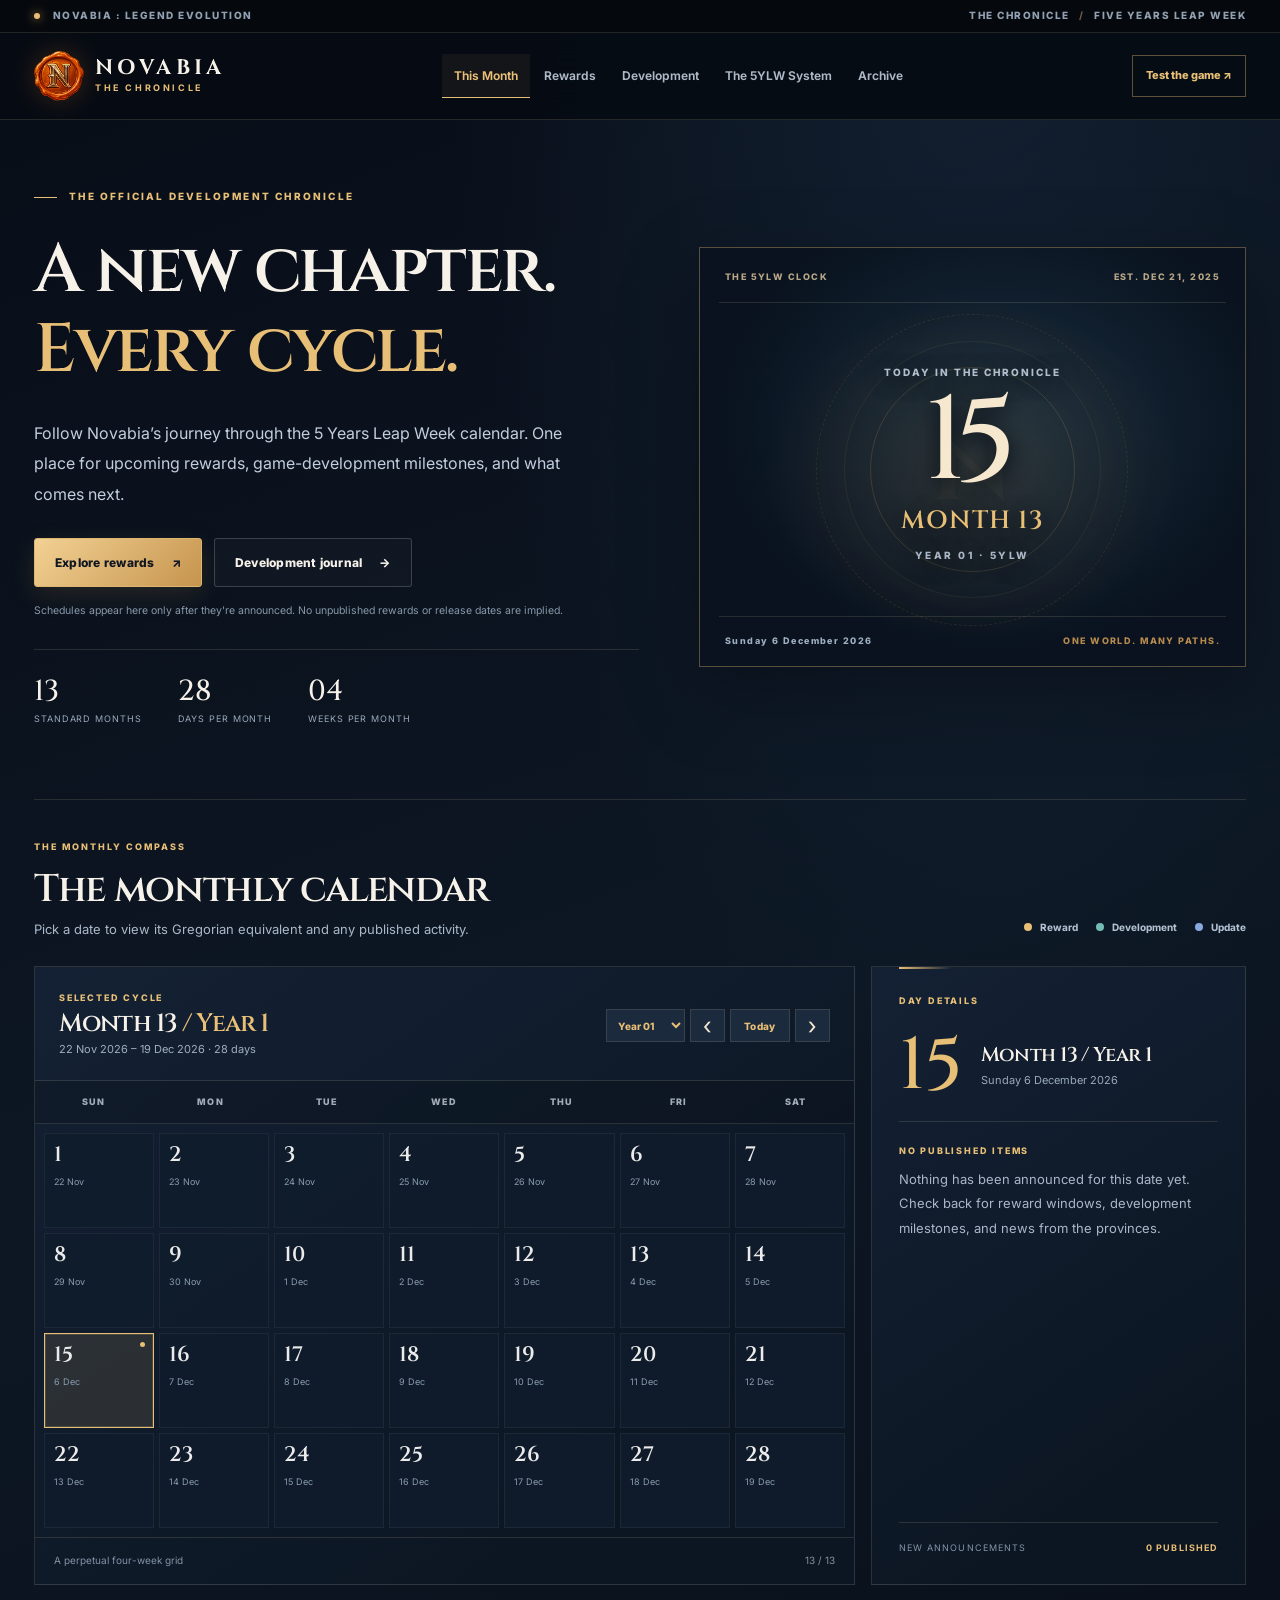
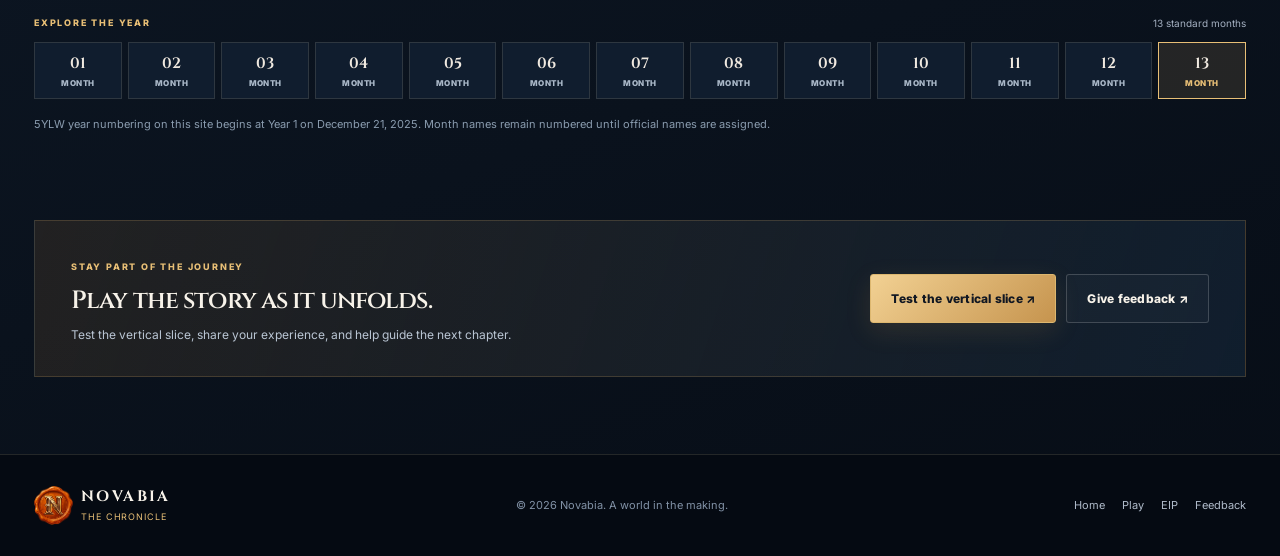
==== index.html @ 977fb58a "base site" ====
<!doctype html>
<html lang="en">
<head>
  <meta charset="utf-8">
  <meta name="viewport" content="width=device-width, initial-scale=1">
  <meta name="theme-color" content="#080e18">
  <meta name="description" content="The Novabia chronicle: monthly rewards, development updates, and the 5 Years Leap Week calendar.">
  <meta property="og:title" content="Novabia Calendar | The Chronicle">
  <meta property="og:description" content="Explore the Novabia 5YLW calendar, planned rewards and development updates.">
  <meta property="og:type" content="website">
  <meta property="og:url" content="https://calendar.novabia.dev/">
  <link rel="canonical" href="https://calendar.novabia.dev/">
  <link rel="icon" href="favicon.png" type="image/png">
  <link rel="preconnect" href="https://fonts.googleapis.com">
  <link rel="preconnect" href="https://fonts.gstatic.com" crossorigin>
  <link href="https://fonts.googleapis.com/css2?family=Cinzel:wght@400;500;600;700;800&family=Inter:wght@400;500;600;700;800&display=swap" rel="stylesheet">
  <link rel="stylesheet" href="styles.css">
  <script src="schedule-data.js" defer></script>
  <script src="script.js" defer></script>
  <title>Novabia Calendar — The Chronicle</title>
</head>
<body>
  <a class="skip-link" href="#main">Skip to main content</a>
  <div class="topline"><div class="shell topline-inner"><span><span class="live-dot"></span> NOVABIA : LEGEND EVOLUTION</span><span>THE CHRONICLE <span class="topline-slash">/</span> FIVE YEARS LEAP WEEK</span></div></div>
  <header class="header">
    <div class="shell header-inner">
      <a class="brand" href="#calendar" aria-label="Novabia calendar home"><img src="favicon.png" alt="Novabia N seal" width="52" height="52"><span class="brand-text"><strong>NOVABIA</strong><small>THE CHRONICLE</small></span></a>
      <button class="menu-toggle" id="menuToggle" type="button" aria-label="Open navigation" aria-controls="primaryNav" aria-expanded="false"><span></span><span></span><span></span></button>
      <nav class="nav" id="primaryNav" aria-label="Calendar sections">
        <a href="#calendar" data-tab="calendar">This Month</a>
        <a href="#rewards" data-tab="rewards">Rewards</a>
        <a href="#development" data-tab="development">Development</a>
        <a href="#system" data-tab="system">The 5YLW System</a>
        <a href="#archive" data-tab="archive">Archive</a>
      </nav>
      <a class="top-cta" href="https://play.novabia.dev/" target="_blank" rel="noopener noreferrer">Test the game <span aria-hidden="true">↗</span></a>
    </div>
  </header>
  <main id="main" tabindex="-1">
    <section class="page" id="calendar" aria-labelledby="calendar-title">
      <div class="shell hero-layout">
        <div class="hero-copy">
          <p class="eyebrow"><span class="rule"></span> THE OFFICIAL DEVELOPMENT CHRONICLE</p>
          <h1 id="calendar-title">A new chapter.<br><em>Every cycle.</em></h1>
          <p class="hero-text">Follow Novabia’s journey through the 5 Years Leap Week calendar. One place for upcoming rewards, game-development milestones, and what comes next.</p>
          <div class="hero-actions"><a href="#rewards" class="btn btn-gold">Explore rewards <span aria-hidden="true">↗</span></a><a href="#development" class="btn btn-outline">Development journal <span aria-hidden="true">→</span></a></div>
          <p class="hero-disclaimer">Schedules appear here only after they're announced. No unpublished rewards or release dates are implied.</p>
          <div class="hero-stats"><div><strong>13</strong><span>Standard months</span></div><div><strong>28</strong><span>Days per month</span></div><div><strong>04</strong><span>Weeks per month</span></div></div>
        </div>
        <div class="hero-display" aria-label="5YLW calendar today display">
          <div class="display-top"><span>THE 5YLW CLOCK</span><span>EST. DEC 21, 2025</span></div>
          <div class="display-middle"><span class="display-caption">TODAY IN THE CHRONICLE</span><strong id="heroDay">—</strong><span class="display-month" id="heroMonth">MONTH —</span><span class="display-year" id="heroYear">YEAR —</span></div>
          <div class="orbit" aria-hidden="true"><div class="orbit-inner"></div><div class="orbit-core">N</div></div>
          <div class="display-bottom"><span id="heroGregorian">Loading Gregorian date…</span><span class="display-motto">ONE WORLD. MANY PATHS.</span></div>
        </div>
      </div>
      <div class="shell calendar-zone">
        <div class="zone-header"><div><p class="eyebrow tiny">THE MONTHLY COMPASS</p><h2>The monthly calendar</h2><p>Pick a date to view its Gregorian equivalent and any published activity.</p></div><div class="legend"><span><i class="dot-reward"></i> Reward</span><span><i class="dot-dev"></i> Development</span><span><i class="dot-update"></i> Update</span></div></div>
        <div class="calendar-layout">
          <div class="calendar-panel">
            <div class="calendar-toolbar"><div><div class="micro-label">SELECTED CYCLE</div><h3 id="monthTitle">Month — <span>Year —</span></h3><p id="monthRange">—</p></div><div class="month-controls"><label class="visually-hidden" for="yearSelect">Jump to 5YLW year</label><select id="yearSelect" aria-label="Jump to 5YLW year"></select><button id="prevMonth" type="button" aria-label="Previous 5YLW month">‹</button><button id="todayMonth" type="button" class="today-control">Today</button><button id="nextMonth" type="button" aria-label="Next 5YLW month">›</button></div></div>
            <div class="weekday-row" aria-hidden="true"><span>SUN</span><span>MON</span><span>TUE</span><span>WED</span><span>THU</span><span>FRI</span><span>SAT</span></div>
            <div id="calendarGrid" class="calendar-grid" aria-label="5YLW month dates"></div>
            <div class="calendar-bottom"><span id="calendarFootnote">A perpetual four-week grid</span><span id="monthProgress">—</span></div>
          </div>
          <aside class="day-panel" aria-labelledby="dayPanelHeading"><div class="side-accent"></div><p class="micro-label">DAY DETAILS</p><div class="day-identity"><span id="selectedDayNumber">—</span><div><h3 id="dayPanelHeading">Select a day</h3><p id="selectedGregorian">—</p></div></div><div class="day-sep"></div><div id="dayEvents" aria-live="polite"><p class="day-placeholder">Choose a date to view activity.</p></div><div class="day-panel-foot"><span>NEW ANNOUNCEMENTS</span><strong id="eventCount">0 PUBLISHED</strong></div></aside>
        </div>
        <div class="month-strip-header"><span class="micro-label">EXPLORE THE YEAR</span><span id="yearNote">13 standard months</span></div>
        <div class="month-strip" id="monthStrip" aria-label="Choose a 5YLW month"></div>
        <p class="calendar-note">5YLW year numbering on this site begins at Year 1 on December 21, 2025. Month names remain numbered until official names are assigned.</p>
      </div>
      <div class="shell lower-band"><div><span class="micro-label">STAY PART OF THE JOURNEY</span><h2>Play the story as it unfolds.</h2><p>Test the vertical slice, share your experience, and help guide the next chapter.</p></div><div class="band-actions"><a href="https://play.novabia.dev/" class="btn btn-gold" target="_blank" rel="noopener noreferrer">Test the vertical slice ↗</a><a href="https://docs.google.com/forms/d/e/1FAIpQLSfmMCT3sIPX58XtDPNlVVBDko5IoXiEAiZLQg-_gIgYaRyeRQ/viewform" target="_blank" rel="noopener noreferrer" class="btn btn-outline">Give feedback ↗</a></div></div>
    </section>
    <section class="page" id="rewards" aria-labelledby="rewards-title" hidden>
      <div class="shell page-heading"><p class="eyebrow"><span class="rule"></span> THE REWARD COMPASS</p><h1 id="rewards-title">Seven days.<br><em>A rising reward.</em></h1><p>Novabia’s proposed seven-day reward presentation: four opening days, two elevated days, and one grand finale. Specific items and availability will be published when confirmed.</p></div>
      <div class="shell section-body"><div class="section-caption"><div><span class="micro-label">REWARD DESIGN FORMAT</span><h2>A week worth returning for</h2></div><span class="draft-tag">DESIGN FORMAT · NOT A LIVE OFFER</span></div>
        <div class="reward-grid">
          <div class="reward-day small"><span>DAY 01</span><div class="reward-glyph">✦</div><strong>First steps</strong><small>1 reward slot</small></div>
          <div class="reward-day small"><span>DAY 02</span><div class="reward-glyph">✦</div><strong>Build momentum</strong><small>1 reward slot</small></div>
          <div class="reward-day small"><span>DAY 03</span><div class="reward-glyph">✦</div><strong>Keep exploring</strong><small>1 reward slot</small></div>
          <div class="reward-day small"><span>DAY 04</span><div class="reward-glyph">✦</div><strong>Stay the course</strong><small>1 reward slot</small></div>
          <div class="reward-day medium"><span>DAY 05 <b>ENHANCED</b></span><div class="reward-glyph">✦ ✦</div><strong>Double discovery</strong><small>2 reward slots</small></div>
          <div class="reward-day medium"><span>DAY 06 <b>ENHANCED</b></span><div class="reward-glyph">✦ ✦</div><strong>Two more treasures</strong><small>2 reward slots</small></div>
          <div class="reward-day grand"><span>DAY 07 <b>GRAND FINALE</b></span><div class="grand-center"><div class="grand-symbol">✧</div><div><strong>The seventh-day celebration</strong><p>Three reward slots. The climax of a full week of play.</p></div></div><small>3 reward slots · Contents to be announced</small></div>
        </div>
        <div class="section-caption published-head"><div><span class="micro-label">OFFICIALLY PUBLISHED</span><h2>Reward announcements</h2></div><a href="#calendar" class="text-link">View calendar →</a></div><div id="rewardAnnouncements" class="announcements" aria-live="polite"></div>
        <div class="caution"><strong>About reward timing</strong><p>This page describes the agreed reward-layout concept, not a promise of active daily rewards. Dates, eligibility, contents and in-game claim rules will appear only when officially published.</p></div>
      </div>
    </section>
    <section class="page" id="development" aria-labelledby="dev-title" hidden>
      <div class="shell page-heading"><p class="eyebrow"><span class="rule"></span> FROM IDEA TO INTERACTIVE WORLD</p><h1 id="dev-title">The work behind<br><em>the world.</em></h1><p>Follow Novabia’s development themes as they move toward playable milestones. These are project workstreams, not claims that a specific milestone has shipped.</p></div>
      <div class="shell section-body"><div class="section-caption"><div><span class="micro-label">OUR CORE WORKSTREAMS</span><h2>Built layer by layer</h2></div><span class="draft-tag">DATES PUBLISHED SEPARATELY</span></div>
        <div class="workstream-grid">
          <article class="workstream"><span>01 / WORLD</span><div class="work-icon">◈</div><h3>Provincial journeys</h3><p>Distinct Elemental, Landscape, and Kinetic starting routes, each shaped by its own conflict and objectives.</p><small>STORY & QUEST DESIGN</small></article>
          <article class="workstream"><span>02 / COMPANIONS</span><div class="work-icon">✧</div><h3>Evolution & affinity</h3><p>Branching forms, type interactions, and the Heir–Tutor teaching process behind Stage 3 evolution.</p><small>CREATURE SYSTEMS</small></article>
          <article class="workstream"><span>03 / BATTLE</span><div class="work-icon">⚔</div><h3>Combat & cheers</h3><p>Turn-based decisions, tactical affinities, and companion support abilities beyond direct attacks.</p><small>GAMEPLAY SYSTEMS</small></article>
          <article class="workstream"><span>04 / PROGRESSION</span><div class="work-icon">▤</div><h3>Caravan & supplies</h3><p>Companion care, gear, training books, instruments, supply management and progression systems.</p><small>PLAYER EXPERIENCE</small></article>
          <article class="workstream"><span>05 / BUILD</span><div class="work-icon">⌘</div><h3>Browser vertical slice</h3><p>A Godot browser build for players to test core interactions and provide practical feedback.</p><small>TECHNOLOGY & DELIVERY</small></article>
          <article class="workstream"><span>06 / COMMUNITY</span><div class="work-icon">✦</div><h3>Feedback & iteration</h3><p>Evaluate usability, clarity, difficulty, and companion attachment through structured player feedback.</p><small>VALIDATION</small></article>
        </div>
        <div class="section-caption published-head"><div><span class="micro-label">TIMED UPDATES</span><h2>Development milestones</h2></div><a href="#calendar" class="text-link">Browse the calendar →</a></div><div id="devAnnouncements" class="announcements" aria-live="polite"></div>
        <div class="lower-band inner"><div><span class="micro-label">HELP SHAPE NOVABIA</span><h2>Play. Observe. Tell us.</h2><p>We’re collecting player impressions through the official tester questionnaire.</p></div><div class="band-actions"><a class="btn btn-gold" href="https://docs.google.com/forms/d/e/1FAIpQLSfmMCT3sIPX58XtDPNlVVBDko5IoXiEAiZLQg-_gIgYaRyeRQ/viewform" target="_blank" rel="noopener noreferrer">Tester survey ↗</a></div></div>
      </div>
    </section>
    <section class="page" id="system" aria-labelledby="system-title" hidden>
      <div class="shell page-heading"><p class="eyebrow"><span class="rule"></span> THE SYSTEM UNDER THE CHRONICLE</p><h1 id="system-title">Time, given<br><em>a new rhythm.</em></h1><p>This site uses the proposed Five Years Leap Week (5YLW) model: thirteen identical 28-day months, with a full extra week inserted in qualifying years.</p></div>
      <div class="shell section-body"><div class="principles"><div><strong>13</strong><span>NUMBERED MONTHS</span></div><div><strong>28</strong><span>DAYS IN EACH MONTH</span></div><div><strong>07</strong><span>DAYS IN A LEAP WEEK</span></div><div><strong>364</strong><span>DAYS IN A BASE YEAR</span></div></div>
      <div class="guide-layout"><div class="guide-main"><span class="micro-label">HOW THE CALENDAR WORKS</span><h2>Four weeks. Every month.</h2><p>Each standard month begins on the same weekday and contains four uninterrupted weeks. The day-of-week sequence never skips a day.</p><div class="rules"><div><b>01</b><p><strong>Thirteen standard months</strong><span>Months 01–13 each contain exactly 28 days.</span></p></div><div><b>02</b><p><strong>A fourteenth month in leap years</strong><span>Qualifying years include the seven-day intercalary “Hany’s Week”.</span></p></div><div><b>03</b><p><strong>The Base-5 protocol</strong><span>Add a leap week for years divisible by 5; skip it for years divisible by 50; also skip when (year − 25) is divisible by 400.</span></p></div><div><b>04</b><p><strong>Our epoch</strong><span>Year 1, Month 01, Day 01 corresponds to December 21, 2025, the epoch specified in the 5YLW proposal.</span></p></div></div></div>
      <div class="converter"><span class="micro-label">INTERACTIVE DATE CONVERTER</span><h3>Find your 5YLW date</h3><label for="gregorianInput">GREGORIAN DATE</label><input id="gregorianInput" type="date" min="2025-12-21" max="2120-12-31"><div class="conversion-result"><small>5YLW EQUIVALENT</small><strong id="convertedDate">—</strong><span id="convertedWeekday">—</span></div><button id="copyDate" type="button" class="btn btn-outline">Copy this date <span aria-hidden="true">⧉</span></button><p class="converter-info" id="converterMessage" role="status">This is a proposal-based converter, not an internationally adopted civil calendar.</p></div></div>
      <p class="system-footnote">Implementation convention: 5YLW Year 1 starts on 21 December 2025; the leap protocol is applied to integer year numbers counted from that epoch. The proposed calendar’s 13 standard month names are not assigned, so this site displays Month 01–13.</p>
      </div>
    </section>
    <section class="page" id="archive" aria-labelledby="archive-title" hidden>
      <div class="shell page-heading"><p class="eyebrow"><span class="rule"></span> THE NOVABIA CHRONICLE</p><h1 id="archive-title">Every step<br><em>leaves a mark.</em></h1><p>Past published rewards, updates, and development milestones will be preserved here when they become available.</p></div>
      <div class="shell section-body"><div class="archive-top"><div><span class="micro-label">PUBLISHED RECORD</span><h2>Chronicle archive</h2></div><select id="archiveFilter" aria-label="Filter archived updates"><option value="all">All categories</option><option value="reward">Rewards</option><option value="development">Development</option><option value="update">Announcements</option></select></div><div id="archiveList" class="archive-list" aria-live="polite"></div><div class="archive-guide"><div><span class="micro-label">CROSS THE PROVINCES</span><h3>There's more to discover.</h3><p>Learn about the game's world, read the investor thesis, or try the current build.</p></div><div><a href="https://novabia.dev/" target="_blank" rel="noopener noreferrer">Explore Novabia ↗</a><a href="https://eip.novabia.dev/" target="_blank" rel="noopener noreferrer">Investor portal ↗</a><a href="https://play.novabia.dev/" target="_blank" rel="noopener noreferrer">Play the game ↗</a></div></div></div>
    </section>
  </main>
  <footer class="footer"><div class="shell footer-inner"><div class="footer-logo"><img src="favicon.png" alt="" width="38" height="38"><span><strong>NOVABIA</strong><small>THE CHRONICLE</small></span></div><p>© <span id="copyrightYear">2026</span> Novabia. A world in the making.</p><div class="footer-links"><a href="https://novabia.dev/">Home</a><a href="https://play.novabia.dev/">Play</a><a href="https://eip.novabia.dev/">EIP</a><a href="https://docs.google.com/forms/d/e/1FAIpQLSfmMCT3sIPX58XtDPNlVVBDko5IoXiEAiZLQg-_gIgYaRyeRQ/viewform" target="_blank" rel="noopener noreferrer">Feedback</a></div></div></footer>
</body>
</html>
---- styles.css ----
:root{--bg:#080d17;--bg2:#0c1522;--panel:#101b2b;--panel2:#152235;--gold:#e8bf76;--gold2:#b78a4d;--orange:#dd913e;--ink:#f7f2e9;--muted:#aab8c9;--dim:#8392a5;--border:rgba(214,201,170,.15);--border2:rgba(232,191,118,.39);--teal:#73bcb6;--blue:#88a9df;--max:1240px}
*{box-sizing:border-box}html{scroll-behavior:smooth}body{margin:0;min-height:100vh;background:radial-gradient(ellipse at 76% -8%,rgba(41,72,104,.3),transparent 39%),linear-gradient(160deg,#080d17,#0d1724 48%,#070d16);color:var(--ink);font:400 15px/1.75 Inter,system-ui,-apple-system,sans-serif;-webkit-font-smoothing:antialiased}a{color:inherit}button,input,select{font:inherit}button{cursor:pointer}button:focus-visible,a:focus-visible,input:focus-visible,select:focus-visible{outline:2px solid var(--gold);outline-offset:3px}img{max-width:100%;display:block}h1,h2,h3,p{margin-top:0}h1,h2,h3{font-family:Cinzel,Georgia,serif;letter-spacing:-.035em;line-height:1.18;font-weight:600}h1{font-size:clamp(46px,5.35vw,78px)}h2{font-size:clamp(28px,3vw,43px)}h3{font-size:22px}.shell{width:min(var(--max),calc(100% - 68px));margin:auto}.skip-link{position:absolute;top:-100px;left:10px;padding:12px;background:white;color:black;z-index:200}.skip-link:focus{top:10px}.topline{height:33px;background:#05090e;border-bottom:1px solid var(--border);color:#92a1b2;font-size:10px;font-weight:800;letter-spacing:.15em}.topline-inner{height:100%;display:flex;align-items:center;justify-content:space-between}.live-dot{display:inline-block;width:6px;height:6px;background:var(--gold);border-radius:50%;box-shadow:0 0 10px #d78b35;margin-right:9px}.topline-slash{color:#695b46;margin:0 6px}.header{position:sticky;top:0;z-index:100;background:rgba(7,12,20,.95);border-bottom:1px solid var(--border);backdrop-filter:blur(20px)}.header-inner{height:86px;display:flex;align-items:center;justify-content:space-between;gap:17px}.brand{display:flex;align-items:center;gap:11px;flex-shrink:0;text-decoration:none}.brand img{width:50px;height:50px;object-fit:contain;filter:drop-shadow(0 0 13px rgba(236,124,43,.22))}.brand-text{display:grid;gap:0}.brand strong{font:700 21px/1.1 Cinzel,Georgia,serif;letter-spacing:.21em}.brand small{font-size:9px;letter-spacing:.29em;color:var(--gold);font-weight:700}.nav{display:flex;align-items:center;gap:2px}.nav a{font-size:12px;font-weight:650;text-decoration:none;padding:11px 12px;white-space:nowrap;color:#aeb9c7;border-bottom:1px solid transparent;transition:.2s}.nav a:hover{color:var(--ink)}.nav a[aria-current=page]{background:rgba(232,191,118,.06);color:var(--gold);border-color:var(--gold)}.top-cta{font-size:11px;font-weight:800;color:var(--gold);border:1px solid var(--border2);text-decoration:none;white-space:nowrap;padding:10px 13px}.top-cta:hover{background:rgba(232,191,118,.1)}.menu-toggle{display:none}.page{animation:fadein .3s ease both}.page[hidden]{display:none!important}@keyframes fadein{from{opacity:.5;transform:translateY(5px)}to{opacity:1;transform:translateY(0)}}.eyebrow{font-size:10px;letter-spacing:.22em;font-weight:800;color:var(--gold);margin:0 0 24px}.eyebrow.tiny{font-size:9px;margin-bottom:12px}.rule{display:inline-block;width:23px;height:1px;background:var(--gold);vertical-align:middle;margin-right:8px}.micro-label{font-size:9px;font-weight:800;letter-spacing:.2em;color:var(--gold);line-height:1.4}.hero-layout{min-height:570px;display:grid;grid-template-columns:minmax(0,1.05fr) minmax(0,.95fr);gap:60px;align-items:center;padding:68px 0 73px}.hero-copy h1{margin-bottom:27px}.hero-copy h1 em,.page-heading h1 em{font-style:normal;color:var(--gold)}.hero-text{max-width:570px;color:#c2cede;font-size:16px;line-height:1.9;margin:0 0 29px}.hero-actions{display:flex;gap:12px;flex-wrap:wrap}.btn{display:inline-flex;align-items:center;justify-content:center;gap:17px;min-height:49px;padding:12px 20px;border-radius:3px;border:1px solid rgba(255,255,255,.18);font-size:12px;font-weight:800;text-decoration:none;letter-spacing:.02em;transition:transform .18s,background .18s;color:var(--ink);white-space:nowrap}.btn:hover{transform:translateY(-2px)}.btn-gold{border-color:#ddb76f;color:#111722;background:linear-gradient(135deg,#f2d193,#c6944e);box-shadow:0 8px 26px rgba(205,153,75,.14)}.btn-outline{background:rgba(255,255,255,.025)}.btn-outline:hover{background:rgba(255,255,255,.075);border-color:var(--gold)}.hero-disclaimer{margin:15px 0 29px;color:#8798aa;font-size:10.5px;line-height:1.65}.hero-stats{display:flex;gap:36px;padding-top:22px;border-top:1px solid var(--border)}.hero-stats div{display:flex;flex-direction:column;gap:0}.hero-stats strong{font:500 29px Cinzel,Georgia,serif}.hero-stats span{font-size:9px;letter-spacing:.1em;color:#9aa9bb;text-transform:uppercase}.hero-display{height:420px;position:relative;border:1px solid rgba(227,188,117,.36);background:radial-gradient(ellipse at 50% 53%,rgba(171,119,45,.16),transparent 54%),radial-gradient(ellipse at 55% 42%,#182d3f,#09121e 67%);box-shadow:0 25px 75px rgba(0,0,0,.3);padding:19px;overflow:hidden;isolation:isolate}.hero-display:before,.hero-display:after{position:absolute;content:"";height:28px;width:28px;z-index:4}.hero-display:before{top:-2px;left:-2px;border-top:2px solid var(--gold);border-left:2px solid var(--gold)}.hero-display:after{bottom:-2px;right:-2px;border-bottom:2px solid var(--gold);border-right:2px solid var(--gold)}.display-top,.display-bottom{display:flex;align-items:center;justify-content:space-between;gap:10px;position:relative;z-index:2;font-size:9px;font-weight:800;letter-spacing:.16em;color:#b8a787}.display-top{padding:2px 6px 17px;border-bottom:1px solid var(--border)}.display-bottom{padding:16px 6px 0;border-top:1px solid var(--border);position:absolute;bottom:17px;left:19px;right:19px;color:#9eafc1}.display-motto{color:var(--gold2)}.display-middle{position:absolute;inset:70px 0 55px;display:flex;flex-direction:column;align-items:center;justify-content:center;z-index:3;text-shadow:0 5px 21px #03070e;text-align:center;pointer-events:none}.display-caption{font-size:10px;letter-spacing:.2em;color:#b2becd;font-weight:800}.display-middle strong{font:500 118px/1.03 Cinzel,Georgia,serif;color:#f6e8cf;letter-spacing:-.08em;margin-right:13px}.display-month{font:600 25px/1.4 Cinzel,serif;color:var(--gold);letter-spacing:.05em}.display-year{font-size:10px;color:#a9b7c6;letter-spacing:.25em;margin-top:9px;font-weight:800}.orbit{pointer-events:none;position:absolute;inset:40px 0 15px;display:grid;place-items:center;opacity:.58}.orbit:before,.orbit:after,.orbit-inner{content:"";border:1px solid rgba(228,183,101,.2);border-radius:50%;position:absolute;aspect-ratio:1}.orbit:before{height:310px;border-style:dashed;transform:rotate(24deg)}.orbit:after{height:255px;border-color:rgba(228,183,101,.15);box-shadow:0 0 80px rgba(224,159,73,.06)}.orbit-inner{height:205px;border:1px solid rgba(228,183,101,.28)}.orbit-core{font:700 95px Cinzel,serif;color:rgba(228,183,101,.065)}.calendar-zone{padding:39px 0 85px;border-top:1px solid var(--border)}.zone-header{display:flex;align-items:end;justify-content:space-between;gap:28px;margin-bottom:25px}.zone-header h2{margin:0 0 6px}.zone-header p:not(.eyebrow){font-size:13px;color:var(--muted);margin:0}.legend{display:flex;flex-wrap:wrap;gap:18px;padding-bottom:5px}.legend span{font-size:10px;font-weight:750;color:#b2c0d0;white-space:nowrap}.legend i{display:inline-block;width:8px;height:8px;border-radius:50%;margin-right:6px}.dot-reward{background:var(--gold)}.dot-dev{background:var(--teal)}.dot-update{background:var(--blue)}.calendar-layout{display:grid;grid-template-columns:minmax(0,1.75fr) minmax(285px,.8fr);gap:16px}.calendar-panel,.day-panel{background:linear-gradient(145deg,#142134,#0c1623 78%);border:1px solid var(--border)}.calendar-panel{overflow:hidden}.calendar-toolbar{display:flex;align-items:center;justify-content:space-between;gap:14px;padding:25px 24px 21px;border-bottom:1px solid var(--border)}.calendar-toolbar h3{font-size:25px;margin:4px 0 2px}.calendar-toolbar h3 span{color:var(--gold)}.calendar-toolbar p{font-size:11px;color:#9eafbe;margin:0}.month-controls{display:flex;align-items:center;gap:5px}.month-controls button{background:#1c2a3d;color:#f4e8d5;border:1px solid var(--border);min-height:33px;min-width:35px;font-size:24px;line-height:1}.month-controls button:disabled{opacity:.25;cursor:not-allowed}.month-controls .today-control{font:800 10px Inter,sans-serif;padding:0 13px;letter-spacing:.04em;color:var(--gold);min-width:58px}.weekday-row,.calendar-grid{display:grid;grid-template-columns:repeat(7,minmax(0,1fr))}.weekday-row{background:rgba(0,0,0,.16);border-bottom:1px solid var(--border)}.weekday-row span{text-align:center;padding:13px 2px;font-size:9px;font-weight:850;letter-spacing:.13em;color:#a2acb9}.calendar-grid{padding:9px;gap:5px}.cal-day{min-width:0;min-height:95px;background:rgba(16,28,43,.87);border:1px solid rgba(255,255,255,.055);color:var(--ink);text-align:left;padding:10px 9px 6px;display:flex;flex-direction:column;justify-content:flex-start;position:relative;transition:background .15s,border-color .15s}.cal-day:hover{border-color:rgba(230,190,116,.4);background:rgba(232,191,118,.05)}.cal-day[aria-pressed=true]{border-color:var(--gold);background:rgba(232,191,118,.12);box-shadow:inset 0 0 0 1px rgba(232,191,118,.18)}.cal-day.is-today:after{position:absolute;content:"";right:8px;top:8px;width:5px;height:5px;border-radius:50%;background:var(--gold)}.cal-day .num{font:600 21px/1.1 Cinzel,Georgia,serif;color:#ebebeb}.cal-day .greg{font-size:9px;color:#899caf;margin-top:7px;white-space:nowrap}.cal-day .event-dots{display:flex;gap:4px;margin-top:auto;min-height:11px;padding-top:5px}.event-dots i{width:6px;height:6px;display:block;border-radius:50%}.event-dots .reward{background:var(--gold)}.event-dots .development{background:var(--teal)}.event-dots .update{background:var(--blue)}.cal-day.is-leap{background:rgba(232,191,118,.04)}.calendar-bottom{display:flex;align-items:center;justify-content:space-between;border-top:1px solid var(--border);padding:14px 19px;font-size:10px;color:#8292a4}.day-panel{padding:28px 27px;display:flex;flex-direction:column;position:relative;overflow:hidden;min-height:540px}.side-accent{position:absolute;left:27px;top:0;width:53px;height:2px;background:linear-gradient(90deg,var(--gold),transparent)}.day-identity{display:flex;align-items:center;gap:18px;margin:15px 0 20px}.day-identity>span{font:500 73px/.95 Cinzel,Georgia,serif;color:var(--gold)}.day-identity h3{font-size:20px;margin:0 0 4px}.day-identity p{font-size:11px;color:#99a9b8;margin:0}.day-sep{border-top:1px solid var(--border);margin-bottom:23px}#dayEvents{flex:1}.day-placeholder{font-size:13px;line-height:1.9;color:#a9b7c8}.event-item{border-left:2px solid var(--gold);padding:0 0 17px 16px;margin:0 0 20px}.event-item.development{border-color:var(--teal)}.event-item.update{border-color:var(--blue)}.event-item strong{font-size:13px}.event-item p{color:#aebac9;font-size:12px;margin:5px 0}.event-item .status{font-size:10px;color:var(--gold);text-transform:uppercase;letter-spacing:.07em}.event-item a{font-size:11px;color:var(--gold)}.day-panel-foot{display:flex;align-items:center;justify-content:space-between;gap:10px;padding-top:17px;border-top:1px solid var(--border);font-size:9px;letter-spacing:.12em;color:#8494a7}.day-panel-foot strong{color:var(--gold);font-size:9px}.month-strip-header{margin-top:30px;display:flex;justify-content:space-between;gap:15px;align-items:center}.month-strip-header span:last-child{font-size:10px;color:#a4b0c1}.month-strip{display:grid;grid-template-columns:repeat(13,minmax(0,1fr));gap:6px;margin-top:10px}.month-strip button{height:57px;border:1px solid var(--border);background:#101d2e;color:#aab8c8;text-align:center;padding:5px 2px;min-width:0}.month-strip button:hover{border-color:var(--gold)}.month-strip button[aria-pressed=true]{background:rgba(232,191,118,.12);color:var(--gold);border-color:var(--gold)}.month-strip button strong{display:block;font:650 15px/1.6 Cinzel,serif;color:#f0e9e0}.month-strip button small{display:block;font-size:8px;font-weight:850;letter-spacing:.06em}.calendar-note{font-size:11px;color:#8a9caf;margin:16px 0 0;line-height:1.8}.lower-band{border:1px solid rgba(219,177,108,.2);background:linear-gradient(108deg,rgba(156,111,56,.16),rgba(19,35,52,.77));margin-bottom:77px;padding:31px 36px;display:flex;align-items:center;justify-content:space-between;gap:25px}.lower-band h2{font-size:25px;margin:8px 0}.lower-band p{font-size:12px;color:#bac6d4;margin:0}.band-actions{display:flex;gap:10px;flex-wrap:wrap}.page-heading{padding:69px 0 43px;border-bottom:1px solid var(--border)}.page-heading h1{font-size:clamp(45px,5vw,70px);margin:0 0 22px}.page-heading>p:last-child{max-width:740px;font-size:16px;color:#becbda;line-height:1.9;margin:0}.section-body{padding:42px 0 85px}.section-caption{display:flex;align-items:end;justify-content:space-between;gap:20px;margin-bottom:24px}.section-caption h2{margin:7px 0 0}.draft-tag{padding:7px 10px;background:rgba(232,191,118,.06);color:#ccad80;border:1px solid rgba(232,191,118,.24);font-size:9px;font-weight:850;letter-spacing:.08em}.reward-grid{display:grid;grid-template-columns:repeat(12,minmax(0,1fr));gap:13px}.reward-day{position:relative;min-width:0;background:linear-gradient(153deg,#1b2b3c,#0d1724);border:1px solid var(--border);padding:19px;min-height:182px;display:flex;flex-direction:column;gap:8px}.reward-day:before{content:"";position:absolute;top:0;left:0;width:54px;height:2px;background:linear-gradient(90deg,var(--gold),transparent)}.reward-day.small{grid-column:span 3}.reward-day.medium{grid-column:span 6;min-height:207px;padding:24px;border-color:rgba(232,191,118,.26);background:radial-gradient(ellipse at 80% 0,rgba(185,137,73,.11),transparent 70%),#152234}.reward-day.grand{grid-column:1/-1;min-height:230px;border-color:rgba(232,191,118,.6);padding:29px 32px;background:radial-gradient(ellipse at 49% 50%,rgba(179,127,53,.22),transparent 62%),linear-gradient(145deg,#243149,#121d2e)}.reward-day>span{color:var(--gold);font-size:10px;letter-spacing:.16em;font-weight:850}.reward-day>span b{font-size:9px;background:rgba(232,191,118,.11);border:1px solid rgba(232,191,118,.26);padding:4px;margin-left:7px;letter-spacing:.07em}.reward-glyph{color:var(--gold);font:400 34px/1.7 Georgia,serif;text-shadow:0 0 20px rgba(232,191,118,.45)}.reward-day strong{font:600 17px/1.4 Cinzel,serif}.reward-day small{color:#a5b2c2;font-size:11px}.reward-day.grand .grand-center{display:flex;align-items:center;gap:30px;flex:1}.grand-symbol{font:400 110px/1 Georgia,serif;color:#f7d494;text-shadow:0 0 45px rgba(232,191,118,.33)}.reward-day.grand strong{font-size:26px}.reward-day.grand p{font-size:13px;color:#c9cfdb;max-width:600px}.published-head{margin-top:65px}.text-link{text-decoration:none;font-size:12px;font-weight:800;color:var(--gold);border-bottom:1px solid rgba(232,191,118,.5);padding-bottom:4px}.announcements{display:grid;gap:12px}.empty-state{padding:33px;background:linear-gradient(145deg,#132134,#0b1420);border:1px dashed rgba(232,191,118,.26);display:flex;align-items:center;gap:20px}.empty-state .empty-icon{font:500 36px Cinzel,serif;color:var(--gold)}.empty-state strong{font:600 17px Cinzel,serif}.empty-state p{margin:5px 0 0;font-size:12px;color:#aebbc9}.announcement{padding:21px 24px;background:var(--panel);border:1px solid var(--border);display:flex;gap:20px}.announcement .stamp{white-space:nowrap;font:600 17px Cinzel,serif;color:var(--gold)}.announcement h3{font:600 18px Cinzel,serif;margin-bottom:7px}.announcement p{font-size:12px;color:var(--muted);margin-bottom:8px}.announcement small{font-size:10px;color:#9faebd}.announcement a{font-size:11px;color:var(--gold)}.caution{border-left:2px solid var(--gold);padding:0 0 0 18px;margin-top:25px}.caution strong{font-size:12px;color:#e2c495}.caution p{font-size:11px;color:#9aabba;line-height:1.8;max-width:840px;margin:5px 0}.workstream-grid{display:grid;grid-template-columns:repeat(3,minmax(0,1fr));gap:14px}.workstream{background:linear-gradient(145deg,#152235,#0d1725);border:1px solid var(--border);padding:27px;min-height:295px;display:flex;flex-direction:column}.workstream>span{font-size:9px;letter-spacing:.17em;font-weight:800;color:var(--gold)}.work-icon{font:400 33px Georgia,serif;color:#dfbd82;margin:22px 0 13px}.workstream h3{font-size:20px;margin:0 0 12px}.workstream p{font-size:12px;color:#adbac9;line-height:1.85;margin:0}.workstream small{font-size:9px;letter-spacing:.1em;font-weight:800;color:#859aad;margin-top:auto;padding-top:27px}.lower-band.inner{margin:55px 0 0}.principles{display:grid;grid-template-columns:repeat(4,minmax(0,1fr));gap:13px;margin-bottom:40px}.principles>div{border:1px solid var(--border);background:#111e30;padding:27px 15px;display:grid;gap:7px;text-align:center}.principles strong{font:550 53px/1.12 Cinzel,serif;color:var(--gold)}.principles span{font-size:9px;font-weight:850;letter-spacing:.13em;color:#a3b5c5}.guide-layout{display:grid;grid-template-columns:minmax(0,1.1fr) minmax(320px,.9fr);gap:16px}.guide-main,.converter{background:linear-gradient(145deg,#152337,#0d1725);border:1px solid var(--border);padding:36px}.guide-main h2{margin:11px 0 18px}.guide-main>p{font-size:13px;color:#b7c4d2;max-width:630px}.rules{margin-top:28px}.rules>div{display:flex;gap:18px;align-items:start;border-top:1px solid var(--border);padding:16px 0}.rules>div b{font:600 21px Cinzel,serif;color:var(--gold)}.rules p{display:grid;gap:4px;margin:0}.rules p strong{font-size:13px}.rules p span{font-size:12px;color:#a8b7c7}.converter{border-color:rgba(232,191,118,.29)}.converter h3{margin:13px 0 26px;font-size:27px}.converter label{display:block;font-size:10px;letter-spacing:.13em;font-weight:800;color:#b5c3d1;margin-bottom:8px}.converter input{padding:13px 14px;width:100%;background:#0c1624;color:var(--ink);border:1px solid var(--border2);color-scheme:dark;border-radius:2px}.conversion-result{display:grid;gap:4px;border-top:1px solid var(--border);border-bottom:1px solid var(--border);padding:28px 0;margin:29px 0}.conversion-result small{color:var(--gold);font-size:10px;letter-spacing:.16em;font-weight:850}.conversion-result strong{font:600 24px/1.5 Cinzel,serif;color:#f5e9d7}.conversion-result span{font-size:11px;color:#adbacc}.converter .btn{background:transparent;width:100%}.converter-info{font-size:11px;color:#91a0b2;line-height:1.7;margin:20px 0 0}.system-footnote{border-top:1px solid var(--border);padding-top:21px;margin-top:22px;font-size:11px;color:#93a3b6}.archive-top{display:flex;align-items:end;justify-content:space-between;gap:20px;margin-bottom:22px}.archive-top h2{margin:7px 0 0}.archive-top select{background:#152337;color:var(--ink);border:1px solid var(--border2);padding:11px 13px;border-radius:2px;max-width:100%}.archive-list{display:grid;gap:13px}.archive-guide{display:flex;align-items:center;justify-content:space-between;gap:30px;border-top:1px solid var(--border);margin-top:48px;padding-top:28px}.archive-guide h3{margin:12px 0 6px}.archive-guide p{font-size:12px;color:#aebbc9}.archive-guide>div:last-child{display:grid;gap:12px}.archive-guide a{font-size:12px;color:var(--gold);text-decoration:none}.footer{border-top:1px solid var(--border);background:#050a12;padding:31px 0}.footer-inner{display:flex;align-items:center;justify-content:space-between;gap:25px}.footer-logo{display:flex;align-items:center;gap:8px}.footer-logo img{width:39px;height:39px}.footer-logo span{display:grid;gap:2px}.footer-logo strong{font:700 15px Cinzel,serif;letter-spacing:.16em}.footer-logo small{font-size:9px;color:var(--gold);letter-spacing:.1em}.footer-inner p{font-size:11px;color:#8292a6;margin:0}.footer-links{display:flex;gap:17px;flex-wrap:wrap}.footer-links a{text-decoration:none;font-size:11px;color:#b0bbca}.footer-links a:hover{color:var(--gold)}
@media(max-width:1130px){.shell{width:min(var(--max),calc(100% - 46px))}.header-inner{gap:9px}.nav a{padding:11px 9px}.top-cta{display:none}.hero-layout{gap:35px}.calendar-layout{grid-template-columns:minmax(0,1.5fr) minmax(255px,.8fr)}.cal-day{min-height:80px;padding:9px 6px}.month-strip{grid-template-columns:repeat(7,minmax(0,1fr))}}
@media(max-width:920px){.header-inner{height:72px}.brand img{width:45px;height:45px}.nav{display:none;position:absolute;top:100%;left:0;right:0;flex-direction:column;align-items:stretch;background:#0b1523;padding:14px 22px 20px;border-bottom:1px solid var(--border2);box-shadow:0 22px 55px rgba(0,0,0,.55)}.nav.open{display:flex}.nav a{font-size:14px;padding:11px 14px}.menu-toggle{display:block;margin-left:auto;width:43px;height:41px;border:1px solid var(--border);background:#102035}.menu-toggle span{width:20px;height:2px;display:block;background:var(--gold);margin:5px auto}.hero-layout{grid-template-columns:1fr;padding:54px 0}.hero-display{max-width:650px;width:100%;margin:auto}.calendar-layout{grid-template-columns:1fr}.day-panel{min-height:310px}.hero-stats{max-width:600px}.guide-layout{grid-template-columns:1fr}.workstream-grid{grid-template-columns:repeat(2,minmax(0,1fr))}.footer-inner{flex-wrap:wrap}.lower-band{align-items:start;flex-direction:column}.principles strong{font-size:40px}}
@media(max-width:620px){body{font-size:14px}.shell{width:calc(100% - 30px)}.topline-inner>span:last-child{display:none}.topline{font-size:9px}.brand strong{font-size:18px}.hero-layout{padding:44px 0 46px}.hero-copy h1{font-size:clamp(40px,12vw,61px)}.hero-text{font-size:14px}.hero-actions{flex-direction:column}.hero-actions .btn{width:100%}.hero-stats{gap:12px;justify-content:space-between}.hero-stats strong{font-size:24px}.hero-stats span{font-size:8px}.hero-display{height:355px}.display-middle strong{font-size:95px}.display-top,.display-bottom{font-size:7.5px}.display-month{font-size:21px}.orbit:before{height:260px}.orbit:after{height:220px}.orbit-inner{height:180px}.calendar-zone{padding:25px 0 52px}.zone-header{display:block}.legend{margin-top:15px}.calendar-toolbar{padding:18px 12px;gap:9px}.calendar-toolbar h3{font-size:19px}.calendar-toolbar p{font-size:9px}.month-controls button{min-height:31px;min-width:29px}.month-controls .today-control{padding:0 7px;min-width:46px}.weekday-row span{font-size:8px;padding:9px 0}.calendar-grid{gap:3px;padding:5px}.cal-day{min-height:73px;padding:7px 4px}.cal-day .num{font-size:16px}.cal-day .greg{font-size:8px;margin-top:5px}.cal-day .event-dots{gap:2px}.event-dots i{width:4px;height:4px}.cal-day.is-today:after{width:4px;height:4px;right:4px;top:4px}.day-panel{padding:22px;min-height:300px}.month-strip{grid-template-columns:repeat(7,minmax(0,1fr));gap:4px}.month-strip button{height:51px}.month-strip button strong{font-size:14px}.lower-band{padding:23px;margin-bottom:50px}.band-actions{width:100%;flex-direction:column}.band-actions .btn{width:100%}.page-heading{padding:44px 0 28px}.page-heading h1{font-size:clamp(36px,10vw,50px)}.page-heading>p:last-child{font-size:13px}.section-body{padding:28px 0 55px}.section-caption{align-items:start;flex-direction:column;gap:9px}.section-caption h2{font-size:29px}.reward-grid{gap:9px}.reward-day.small{grid-column:span 6;min-height:170px}.reward-day.medium{grid-column:span 6;padding:16px;min-height:180px}.reward-day{padding:15px}.reward-day strong{font-size:15px}.reward-day>span{font-size:9px}.reward-day>span b{display:block;width:max-content;margin:5px 0 0;font-size:8px}.reward-day.grand{padding:22px;min-height:205px}.reward-day.grand .grand-center{gap:15px}.grand-symbol{font-size:76px}.reward-day.grand strong{font-size:19px}.reward-day.grand p{font-size:11px}.workstream-grid{grid-template-columns:1fr}.workstream{min-height:245px}.principles{grid-template-columns:repeat(2,1fr)}.principles strong{font-size:39px}.guide-main,.converter{padding:22px}.rules>div{gap:11px}.conversion-result strong{font-size:20px}.archive-guide{align-items:start;flex-direction:column}.footer-inner{display:grid;gap:16px}.empty-state{padding:24px}.announcements .announcement{display:block}.announcement .stamp{display:block;margin-bottom:10px}}
@media(max-width:365px){.shell{width:calc(100% - 20px)}.cal-day .greg{font-size:7px}.cal-day{padding:6px 2px}.calendar-toolbar h3{font-size:17px}.month-controls .today-control{font-size:9px;min-width:40px}.display-motto{display:none}}
@media(prefers-reduced-motion:reduce){html{scroll-behavior:auto}.page{animation:none}.btn{transition:none}}

.visually-hidden{position:absolute!important;width:1px;height:1px;padding:0;margin:-1px;overflow:hidden;clip:rect(0,0,0,0);white-space:nowrap;border:0}.month-controls select{min-height:33px;background:#1c2a3d;color:var(--gold);border:1px solid var(--border);font-size:10px;font-weight:800;padding:0 7px;max-width:83px}@media(max-width:620px){.calendar-toolbar{flex-wrap:wrap}.calendar-toolbar>div:first-child{flex:1 1 100%}.month-controls{width:100%;justify-content:flex-end}.month-controls select{margin-right:auto}}
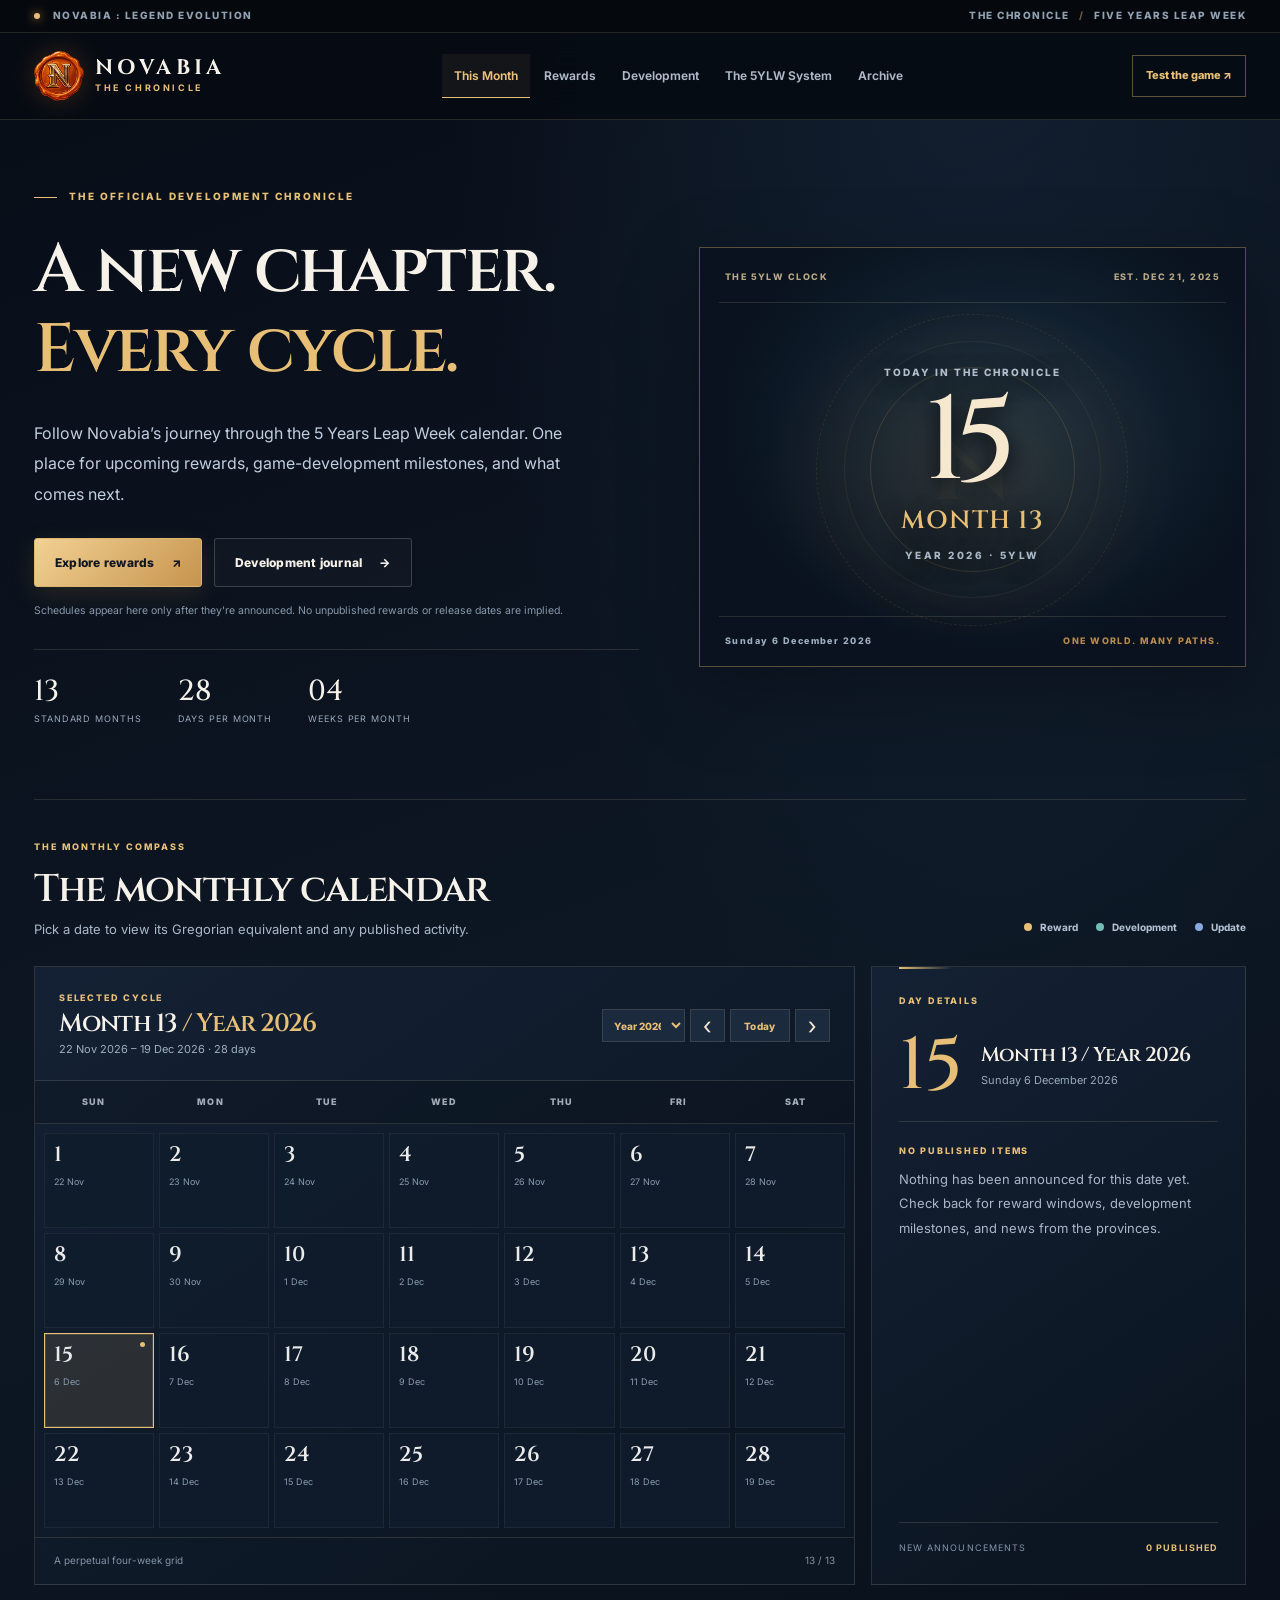
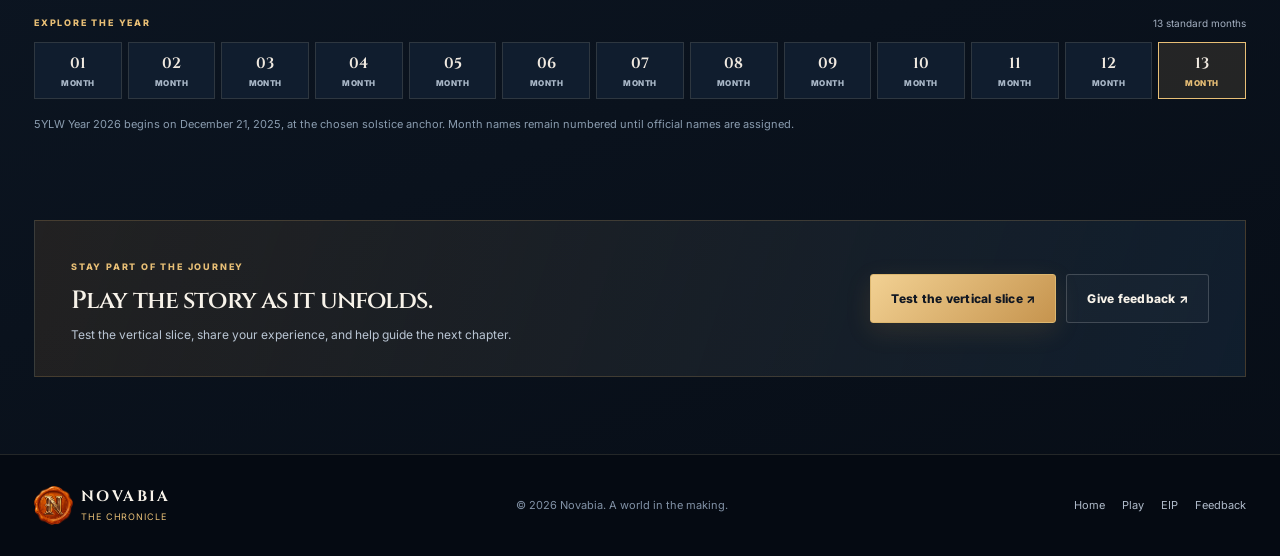
==== commit af255bd7: "Correct Novabia 5YLW year numbering to 2026-based labels" ====
--- a/index.html
+++ b/index.html
@@ -67,7 +67,7 @@
         </div>
         <div class="month-strip-header"><span class="micro-label">EXPLORE THE YEAR</span><span id="yearNote">13 standard months</span></div>
         <div class="month-strip" id="monthStrip" aria-label="Choose a 5YLW month"></div>
-        <p class="calendar-note">5YLW year numbering on this site begins at Year 1 on December 21, 2025. Month names remain numbered until official names are assigned.</p>
+        <p class="calendar-note">5YLW Year 2026 begins on December 21, 2025, at the chosen solstice anchor. Month names remain numbered until official names are assigned.</p>
       </div>
       <div class="shell lower-band"><div><span class="micro-label">STAY PART OF THE JOURNEY</span><h2>Play the story as it unfolds.</h2><p>Test the vertical slice, share your experience, and help guide the next chapter.</p></div><div class="band-actions"><a href="https://play.novabia.dev/" class="btn btn-gold" target="_blank" rel="noopener noreferrer">Test the vertical slice ↗</a><a href="https://docs.google.com/forms/d/e/1FAIpQLSfmMCT3sIPX58XtDPNlVVBDko5IoXiEAiZLQg-_gIgYaRyeRQ/viewform" target="_blank" rel="noopener noreferrer" class="btn btn-outline">Give feedback ↗</a></div></div>
     </section>
@@ -105,9 +105,9 @@
     <section class="page" id="system" aria-labelledby="system-title" hidden>
       <div class="shell page-heading"><p class="eyebrow"><span class="rule"></span> THE SYSTEM UNDER THE CHRONICLE</p><h1 id="system-title">Time, given<br><em>a new rhythm.</em></h1><p>This site uses the proposed Five Years Leap Week (5YLW) model: thirteen identical 28-day months, with a full extra week inserted in qualifying years.</p></div>
       <div class="shell section-body"><div class="principles"><div><strong>13</strong><span>NUMBERED MONTHS</span></div><div><strong>28</strong><span>DAYS IN EACH MONTH</span></div><div><strong>07</strong><span>DAYS IN A LEAP WEEK</span></div><div><strong>364</strong><span>DAYS IN A BASE YEAR</span></div></div>
-      <div class="guide-layout"><div class="guide-main"><span class="micro-label">HOW THE CALENDAR WORKS</span><h2>Four weeks. Every month.</h2><p>Each standard month begins on the same weekday and contains four uninterrupted weeks. The day-of-week sequence never skips a day.</p><div class="rules"><div><b>01</b><p><strong>Thirteen standard months</strong><span>Months 01–13 each contain exactly 28 days.</span></p></div><div><b>02</b><p><strong>A fourteenth month in leap years</strong><span>Qualifying years include the seven-day intercalary “Hany’s Week”.</span></p></div><div><b>03</b><p><strong>The Base-5 protocol</strong><span>Add a leap week for years divisible by 5; skip it for years divisible by 50; also skip when (year − 25) is divisible by 400.</span></p></div><div><b>04</b><p><strong>Our epoch</strong><span>Year 1, Month 01, Day 01 corresponds to December 21, 2025, the epoch specified in the 5YLW proposal.</span></p></div></div></div>
+      <div class="guide-layout"><div class="guide-main"><span class="micro-label">HOW THE CALENDAR WORKS</span><h2>Four weeks. Every month.</h2><p>Each standard month begins on the same weekday and contains four uninterrupted weeks. The day-of-week sequence never skips a day.</p><div class="rules"><div><b>01</b><p><strong>Thirteen standard months</strong><span>Months 01–13 each contain exactly 28 days.</span></p></div><div><b>02</b><p><strong>A fourteenth month in leap years</strong><span>Qualifying years include the seven-day intercalary “Hany’s Week”.</span></p></div><div><b>03</b><p><strong>The Base-5 protocol</strong><span>Add a leap week for years divisible by 5; skip it for years divisible by 50; also skip when (year − 25) is divisible by 400.</span></p></div><div><b>04</b><p><strong>Our epoch</strong><span>Year 2026, Month 01, Day 01 corresponds to December 21, 2025, the epoch specified in the 5YLW proposal.</span></p></div></div></div>
       <div class="converter"><span class="micro-label">INTERACTIVE DATE CONVERTER</span><h3>Find your 5YLW date</h3><label for="gregorianInput">GREGORIAN DATE</label><input id="gregorianInput" type="date" min="2025-12-21" max="2120-12-31"><div class="conversion-result"><small>5YLW EQUIVALENT</small><strong id="convertedDate">—</strong><span id="convertedWeekday">—</span></div><button id="copyDate" type="button" class="btn btn-outline">Copy this date <span aria-hidden="true">⧉</span></button><p class="converter-info" id="converterMessage" role="status">This is a proposal-based converter, not an internationally adopted civil calendar.</p></div></div>
-      <p class="system-footnote">Implementation convention: 5YLW Year 1 starts on 21 December 2025; the leap protocol is applied to integer year numbers counted from that epoch. The proposed calendar’s 13 standard month names are not assigned, so this site displays Month 01–13.</p>
+      <p class="system-footnote">Year-label convention: 5YLW Year 2026 starts on 21 December 2025; the leap-week protocol uses the displayed 5YLW year number (for example, 2030 is a leap-week year). The proposed calendar’s 13 standard month names are not assigned, so this site displays Month 01–13.</p>
       </div>
     </section>
     <section class="page" id="archive" aria-labelledby="archive-title" hidden>
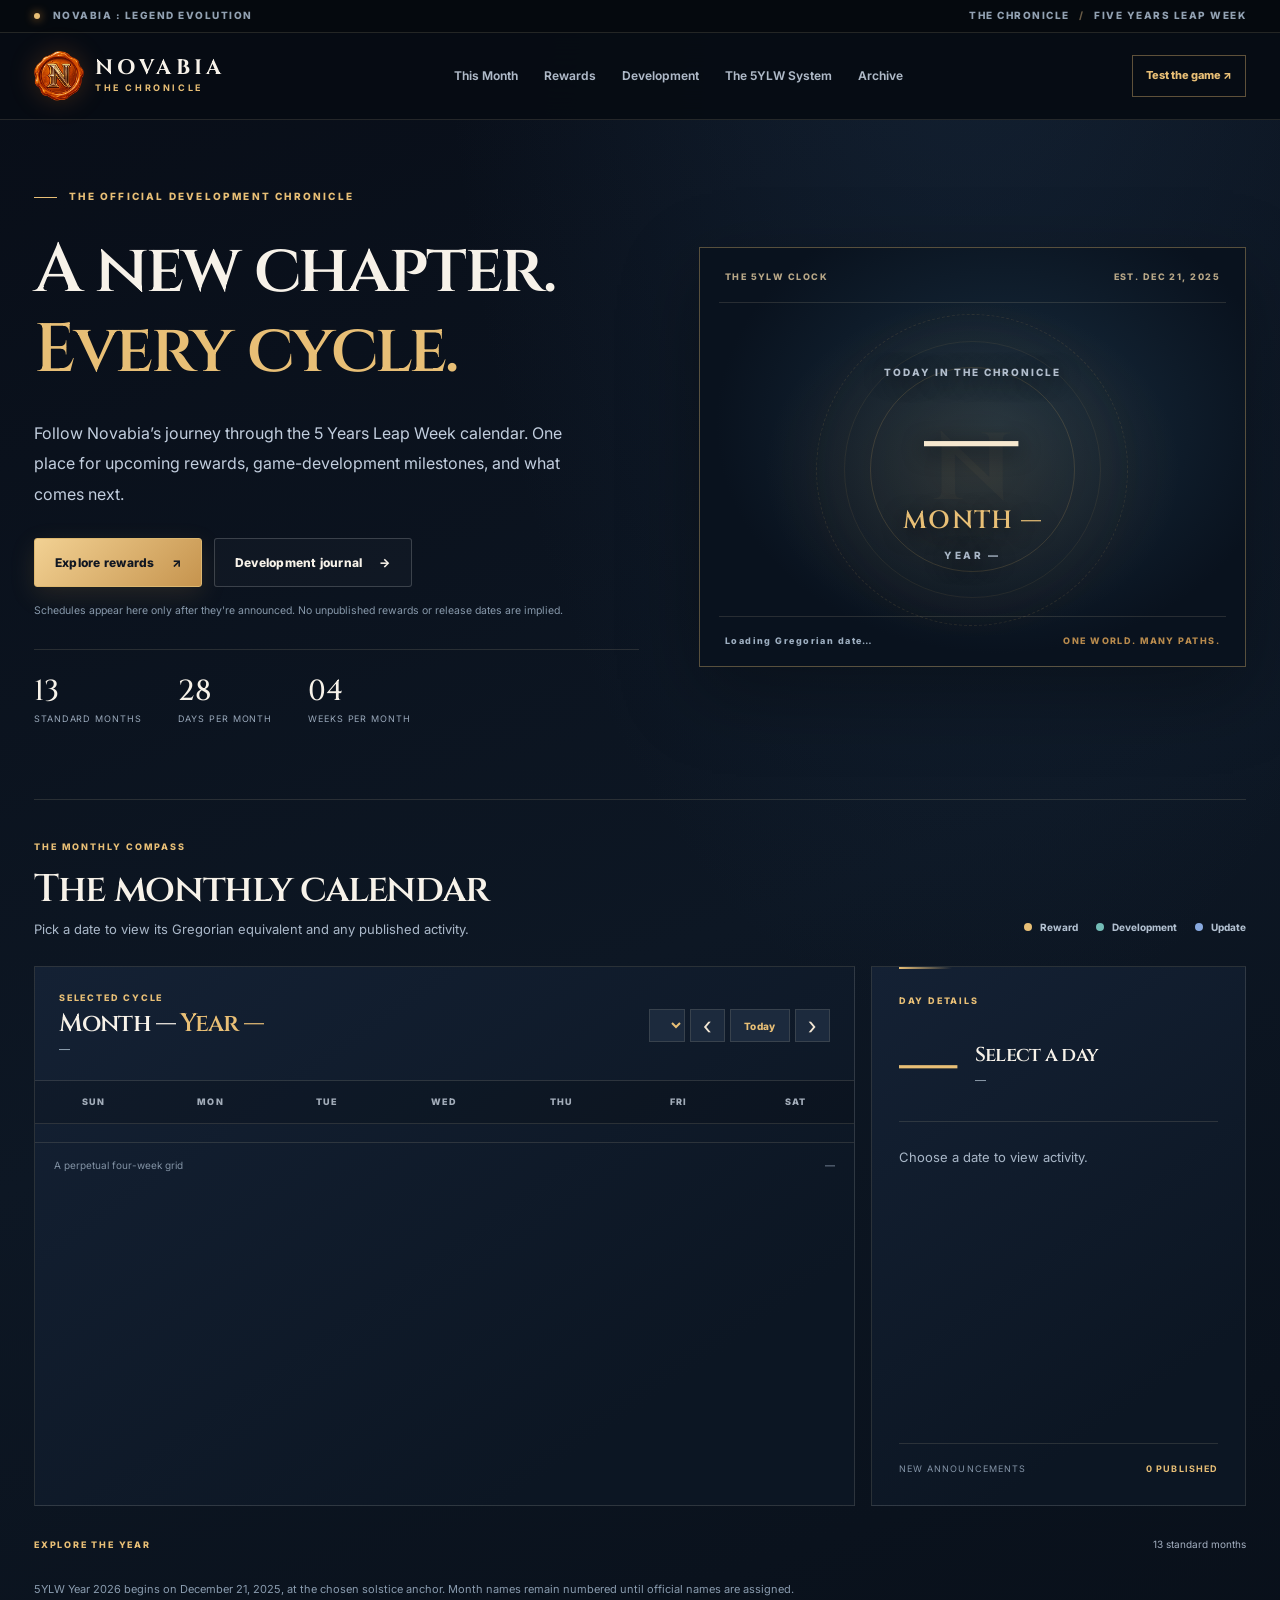
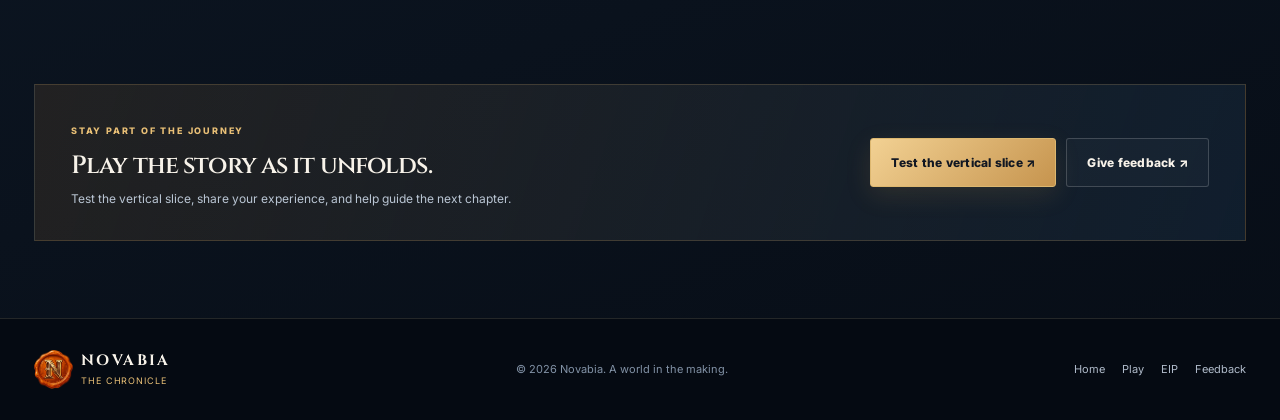
==== commit 88e3001b: "Replace calendar hash anchors with clean section URLs" ====
--- a/index.html
+++ b/index.html
@@ -10,28 +10,28 @@
   <meta property="og:type" content="website">
   <meta property="og:url" content="https://calendar.novabia.dev/">
   <link rel="canonical" href="https://calendar.novabia.dev/">
-  <link rel="icon" href="favicon.png" type="image/png">
+  <link rel="icon" href="/favicon.png" type="image/png">
   <link rel="preconnect" href="https://fonts.googleapis.com">
   <link rel="preconnect" href="https://fonts.gstatic.com" crossorigin>
   <link href="https://fonts.googleapis.com/css2?family=Cinzel:wght@400;500;600;700;800&family=Inter:wght@400;500;600;700;800&display=swap" rel="stylesheet">
-  <link rel="stylesheet" href="styles.css">
-  <script src="schedule-data.js" defer></script>
-  <script src="script.js" defer></script>
-  <title>Novabia Calendar — The Chronicle</title>
+  <link rel="stylesheet" href="/styles.css">
+  <script src="/schedule-data.js" defer></script>
+  <script src="/script.js" defer></script>
+  <title>This Month | Novabia Calendar</title>
 </head>
 <body>
   <a class="skip-link" href="#main">Skip to main content</a>
   <div class="topline"><div class="shell topline-inner"><span><span class="live-dot"></span> NOVABIA : LEGEND EVOLUTION</span><span>THE CHRONICLE <span class="topline-slash">/</span> FIVE YEARS LEAP WEEK</span></div></div>
   <header class="header">
     <div class="shell header-inner">
-      <a class="brand" href="#calendar" aria-label="Novabia calendar home"><img src="favicon.png" alt="Novabia N seal" width="52" height="52"><span class="brand-text"><strong>NOVABIA</strong><small>THE CHRONICLE</small></span></a>
+      <a class="brand" href="/" aria-label="Novabia calendar home"><img src="/favicon.png" alt="Novabia N seal" width="52" height="52"><span class="brand-text"><strong>NOVABIA</strong><small>THE CHRONICLE</small></span></a>
       <button class="menu-toggle" id="menuToggle" type="button" aria-label="Open navigation" aria-controls="primaryNav" aria-expanded="false"><span></span><span></span><span></span></button>
       <nav class="nav" id="primaryNav" aria-label="Calendar sections">
-        <a href="#calendar" data-tab="calendar">This Month</a>
-        <a href="#rewards" data-tab="rewards">Rewards</a>
-        <a href="#development" data-tab="development">Development</a>
-        <a href="#system" data-tab="system">The 5YLW System</a>
-        <a href="#archive" data-tab="archive">Archive</a>
+        <a href="/" data-tab="calendar">This Month</a>
+        <a href="/rewards/" data-tab="rewards">Rewards</a>
+        <a href="/development/" data-tab="development">Development</a>
+        <a href="/system/" data-tab="system">The 5YLW System</a>
+        <a href="/archive/" data-tab="archive">Archive</a>
       </nav>
       <a class="top-cta" href="https://play.novabia.dev/" target="_blank" rel="noopener noreferrer">Test the game <span aria-hidden="true">↗</span></a>
     </div>
@@ -43,7 +43,7 @@
           <p class="eyebrow"><span class="rule"></span> THE OFFICIAL DEVELOPMENT CHRONICLE</p>
           <h1 id="calendar-title">A new chapter.<br><em>Every cycle.</em></h1>
           <p class="hero-text">Follow Novabia’s journey through the 5 Years Leap Week calendar. One place for upcoming rewards, game-development milestones, and what comes next.</p>
-          <div class="hero-actions"><a href="#rewards" class="btn btn-gold">Explore rewards <span aria-hidden="true">↗</span></a><a href="#development" class="btn btn-outline">Development journal <span aria-hidden="true">→</span></a></div>
+          <div class="hero-actions"><a href="/rewards/" class="btn btn-gold">Explore rewards <span aria-hidden="true">↗</span></a><a href="/development/" class="btn btn-outline">Development journal <span aria-hidden="true">→</span></a></div>
           <p class="hero-disclaimer">Schedules appear here only after they're announced. No unpublished rewards or release dates are implied.</p>
           <div class="hero-stats"><div><strong>13</strong><span>Standard months</span></div><div><strong>28</strong><span>Days per month</span></div><div><strong>04</strong><span>Weeks per month</span></div></div>
         </div>
@@ -83,7 +83,7 @@
           <div class="reward-day medium"><span>DAY 06 <b>ENHANCED</b></span><div class="reward-glyph">✦ ✦</div><strong>Two more treasures</strong><small>2 reward slots</small></div>
           <div class="reward-day grand"><span>DAY 07 <b>GRAND FINALE</b></span><div class="grand-center"><div class="grand-symbol">✧</div><div><strong>The seventh-day celebration</strong><p>Three reward slots. The climax of a full week of play.</p></div></div><small>3 reward slots · Contents to be announced</small></div>
         </div>
-        <div class="section-caption published-head"><div><span class="micro-label">OFFICIALLY PUBLISHED</span><h2>Reward announcements</h2></div><a href="#calendar" class="text-link">View calendar →</a></div><div id="rewardAnnouncements" class="announcements" aria-live="polite"></div>
+        <div class="section-caption published-head"><div><span class="micro-label">OFFICIALLY PUBLISHED</span><h2>Reward announcements</h2></div><a href="/" class="text-link">View calendar →</a></div><div id="rewardAnnouncements" class="announcements" aria-live="polite"></div>
         <div class="caution"><strong>About reward timing</strong><p>This page describes the agreed reward-layout concept, not a promise of active daily rewards. Dates, eligibility, contents and in-game claim rules will appear only when officially published.</p></div>
       </div>
     </section>
@@ -98,7 +98,7 @@
           <article class="workstream"><span>05 / BUILD</span><div class="work-icon">⌘</div><h3>Browser vertical slice</h3><p>A Godot browser build for players to test core interactions and provide practical feedback.</p><small>TECHNOLOGY & DELIVERY</small></article>
           <article class="workstream"><span>06 / COMMUNITY</span><div class="work-icon">✦</div><h3>Feedback & iteration</h3><p>Evaluate usability, clarity, difficulty, and companion attachment through structured player feedback.</p><small>VALIDATION</small></article>
         </div>
-        <div class="section-caption published-head"><div><span class="micro-label">TIMED UPDATES</span><h2>Development milestones</h2></div><a href="#calendar" class="text-link">Browse the calendar →</a></div><div id="devAnnouncements" class="announcements" aria-live="polite"></div>
+        <div class="section-caption published-head"><div><span class="micro-label">TIMED UPDATES</span><h2>Development milestones</h2></div><a href="/" class="text-link">Browse the calendar →</a></div><div id="devAnnouncements" class="announcements" aria-live="polite"></div>
         <div class="lower-band inner"><div><span class="micro-label">HELP SHAPE NOVABIA</span><h2>Play. Observe. Tell us.</h2><p>We’re collecting player impressions through the official tester questionnaire.</p></div><div class="band-actions"><a class="btn btn-gold" href="https://docs.google.com/forms/d/e/1FAIpQLSfmMCT3sIPX58XtDPNlVVBDko5IoXiEAiZLQg-_gIgYaRyeRQ/viewform" target="_blank" rel="noopener noreferrer">Tester survey ↗</a></div></div>
       </div>
     </section>
@@ -115,6 +115,6 @@
       <div class="shell section-body"><div class="archive-top"><div><span class="micro-label">PUBLISHED RECORD</span><h2>Chronicle archive</h2></div><select id="archiveFilter" aria-label="Filter archived updates"><option value="all">All categories</option><option value="reward">Rewards</option><option value="development">Development</option><option value="update">Announcements</option></select></div><div id="archiveList" class="archive-list" aria-live="polite"></div><div class="archive-guide"><div><span class="micro-label">CROSS THE PROVINCES</span><h3>There's more to discover.</h3><p>Learn about the game's world, read the investor thesis, or try the current build.</p></div><div><a href="https://novabia.dev/" target="_blank" rel="noopener noreferrer">Explore Novabia ↗</a><a href="https://eip.novabia.dev/" target="_blank" rel="noopener noreferrer">Investor portal ↗</a><a href="https://play.novabia.dev/" target="_blank" rel="noopener noreferrer">Play the game ↗</a></div></div></div>
     </section>
   </main>
-  <footer class="footer"><div class="shell footer-inner"><div class="footer-logo"><img src="favicon.png" alt="" width="38" height="38"><span><strong>NOVABIA</strong><small>THE CHRONICLE</small></span></div><p>© <span id="copyrightYear">2026</span> Novabia. A world in the making.</p><div class="footer-links"><a href="https://novabia.dev/">Home</a><a href="https://play.novabia.dev/">Play</a><a href="https://eip.novabia.dev/">EIP</a><a href="https://docs.google.com/forms/d/e/1FAIpQLSfmMCT3sIPX58XtDPNlVVBDko5IoXiEAiZLQg-_gIgYaRyeRQ/viewform" target="_blank" rel="noopener noreferrer">Feedback</a></div></div></footer>
+  <footer class="footer"><div class="shell footer-inner"><div class="footer-logo"><img src="/favicon.png" alt="" width="38" height="38"><span><strong>NOVABIA</strong><small>THE CHRONICLE</small></span></div><p>© <span id="copyrightYear">2026</span> Novabia. A world in the making.</p><div class="footer-links"><a href="https://novabia.dev/">Home</a><a href="https://play.novabia.dev/">Play</a><a href="https://eip.novabia.dev/">EIP</a><a href="https://docs.google.com/forms/d/e/1FAIpQLSfmMCT3sIPX58XtDPNlVVBDko5IoXiEAiZLQg-_gIgYaRyeRQ/viewform" target="_blank" rel="noopener noreferrer">Feedback</a></div></div></footer>
 </body>
 </html>
